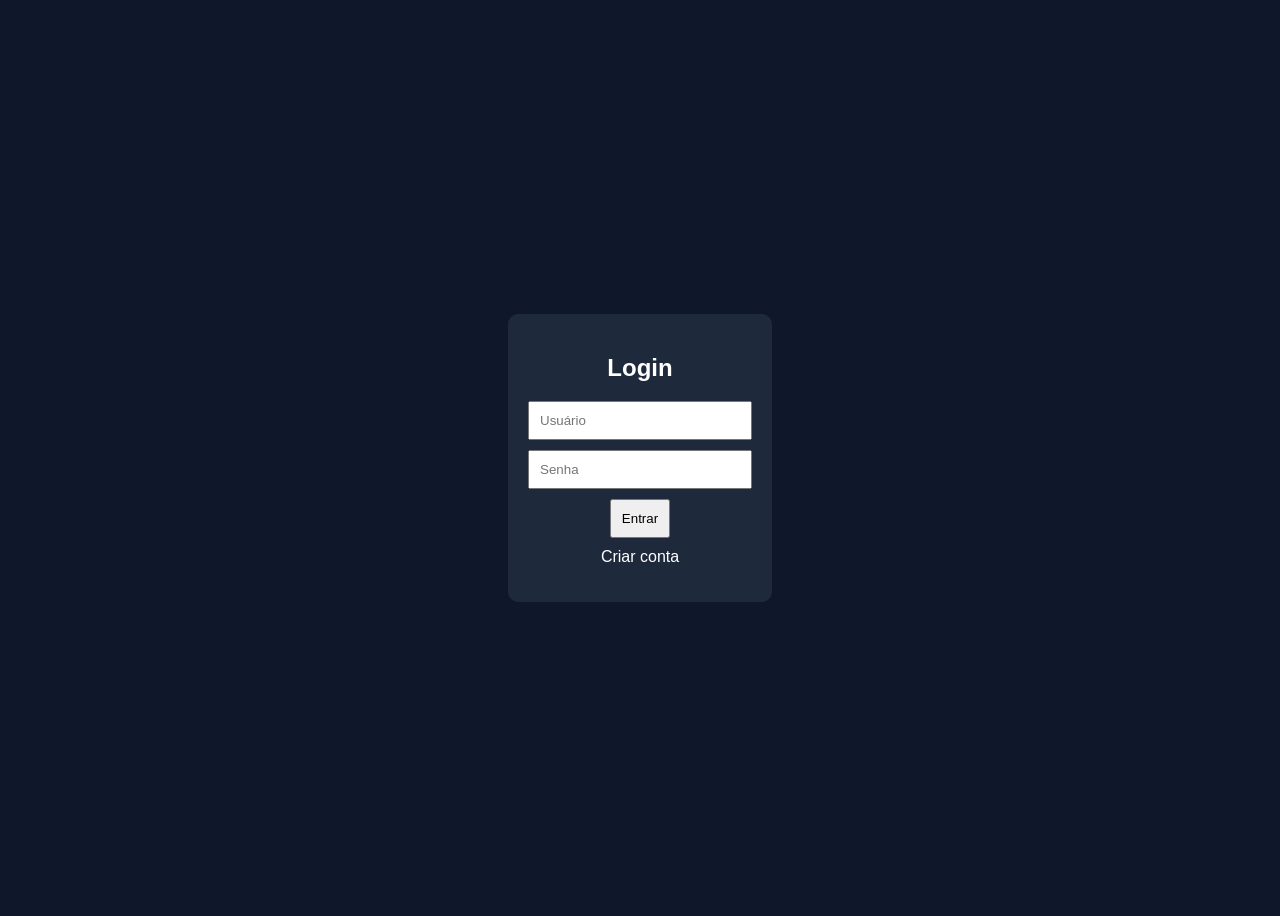
==== login-system/index.html @ dfefce0e "Projeto sistema de login completo" ====
<!DOCTYPE html>
<html lang="pt-br">
<head>
  <meta charset="UTF-8">
  <title>Sistema de Login</title>
  <link rel="stylesheet" href="style.css">
</head>
<body>

<div class="container">

  <!-- LOGIN -->
  <div id="loginBox">
    <h2>Login</h2>
    <input type="text" id="loginUsuario" placeholder="Usuário">
    <input type="password" id="loginSenha" placeholder="Senha">
    <button onclick="login()">Entrar</button>
    <p onclick="mostrarCadastro()" style="cursor:pointer;">Criar conta</p>
  </div>

  <!-- CADASTRO -->
  <div id="cadastroBox" style="display:none;">
    <h2>Cadastro</h2>
    <input type="text" id="cadUsuario" placeholder="Novo usuário">
    <input type="password" id="cadSenha" placeholder="Nova senha">
    <button onclick="cadastrar()">Cadastrar</button>
    <p onclick="mostrarLogin()" style="cursor:pointer;">Voltar</p>
  </div>

  <p id="mensagem"></p>

</div>

<script src="script.js"></script>
</body>
</html>
---- login-system/style.css ----
body {
  font-family: Arial;
  background-color: #0f172a;
  color: white;
  display: flex;
  justify-content: center;
  align-items: center;
  height: 100vh;
}

.container {
  background: #1e293b;
  padding: 20px;
  border-radius: 10px;
  text-align: center;
}

input {
  display: block;
  margin: 10px auto;
  padding: 10px;
  width: 200px;
}

button {
  padding: 10px;
  cursor: pointer;
}

p {
  margin-top: 10px;
}
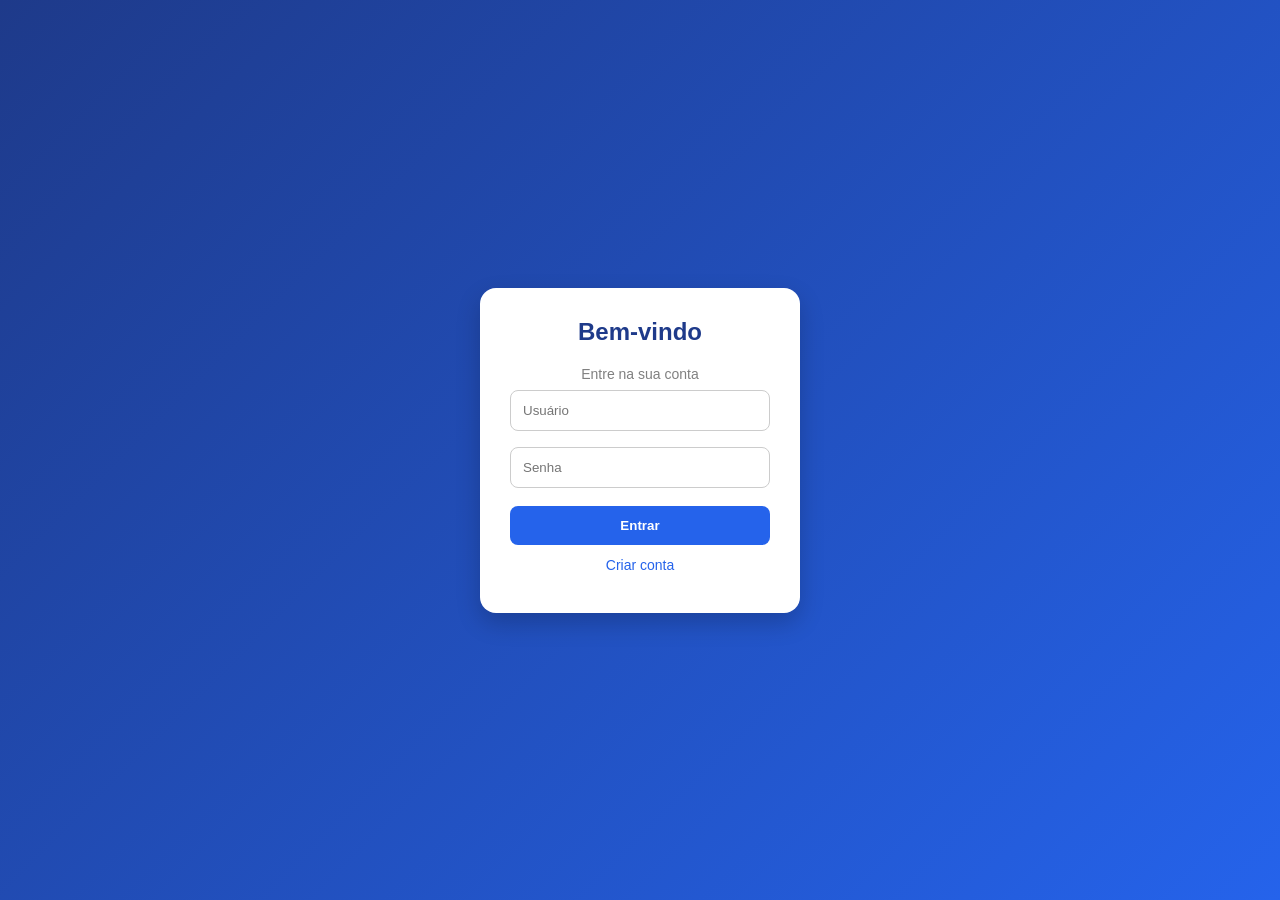
==== commit e393ffc0: "upgrade of pages" ====
--- a/login-system/index.html
+++ b/login-system/index.html
@@ -11,7 +11,8 @@
 
   <!-- LOGIN -->
   <div id="loginBox">
-    <h2>Login</h2>
+    <h2>Bem-vindo</h2>
+    <p style="color: gray; font-size: 14px;">Entre na sua conta</p>
     <input type="text" id="loginUsuario" placeholder="Usuário">
     <input type="password" id="loginSenha" placeholder="Senha">
     <button onclick="login()">Entrar</button>
--- a/login-system/style.css
+++ b/login-system/style.css
@@ -1,32 +1,87 @@
+* {
+  margin: 0;
+  padding: 0;
+  box-sizing: border-box;
+  font-family: 'Segoe UI', sans-serif;
+}
+
 body {
-  font-family: Arial;
-  background-color: #0f172a;
-  color: white;
+  height: 100vh;
   display: flex;
   justify-content: center;
   align-items: center;
-  height: 100vh;
+  background: linear-gradient(135deg, #1e3a8a, #2563eb);
 }
 
 .container {
-  background: #1e293b;
-  padding: 20px;
-  border-radius: 10px;
+  background: #ffffff;
+  padding: 30px;
+  border-radius: 16px;
+  width: 320px;
+  box-shadow: 0 10px 25px rgba(0,0,0,0.2);
   text-align: center;
+  animation: fadeIn 0.5s ease-in-out;
+}
+
+h2 {
+  margin-bottom: 20px;
+  color: #1e3a8a;
 }
 
 input {
-  display: block;
-  margin: 10px auto;
-  padding: 10px;
-  width: 200px;
+  width: 100%;
+  padding: 12px;
+  margin: 8px 0;
+  border-radius: 8px;
+  border: 1px solid #ccc;
+  outline: none;
+  transition: 0.3s;
+}
+
+input:focus {
+  border-color: #2563eb;
+  box-shadow: 0 0 5px rgba(37,99,235,0.5);
 }
 
 button {
-  padding: 10px;
+  width: 100%;
+  padding: 12px;
+  margin-top: 10px;
+  background: #2563eb;
+  color: white;
+  border: none;
+  border-radius: 8px;
   cursor: pointer;
+  transition: 0.3s;
+  font-weight: bold;
+}
+
+button:hover {
+  background: #1d4ed8;
 }
 
 p {
+  margin-top: 12px;
+  font-size: 14px;
+  color: #2563eb;
+}
+
+p:hover {
+  text-decoration: underline;
+}
+
+#mensagem {
   margin-top: 10px;
+  font-weight: bold;
+}
+
+@keyframes fadeIn {
+  from {
+    opacity: 0;
+    transform: translateY(10px);
+  }
+  to {
+    opacity: 1;
+    transform: translateY(0);
+  }
 }
